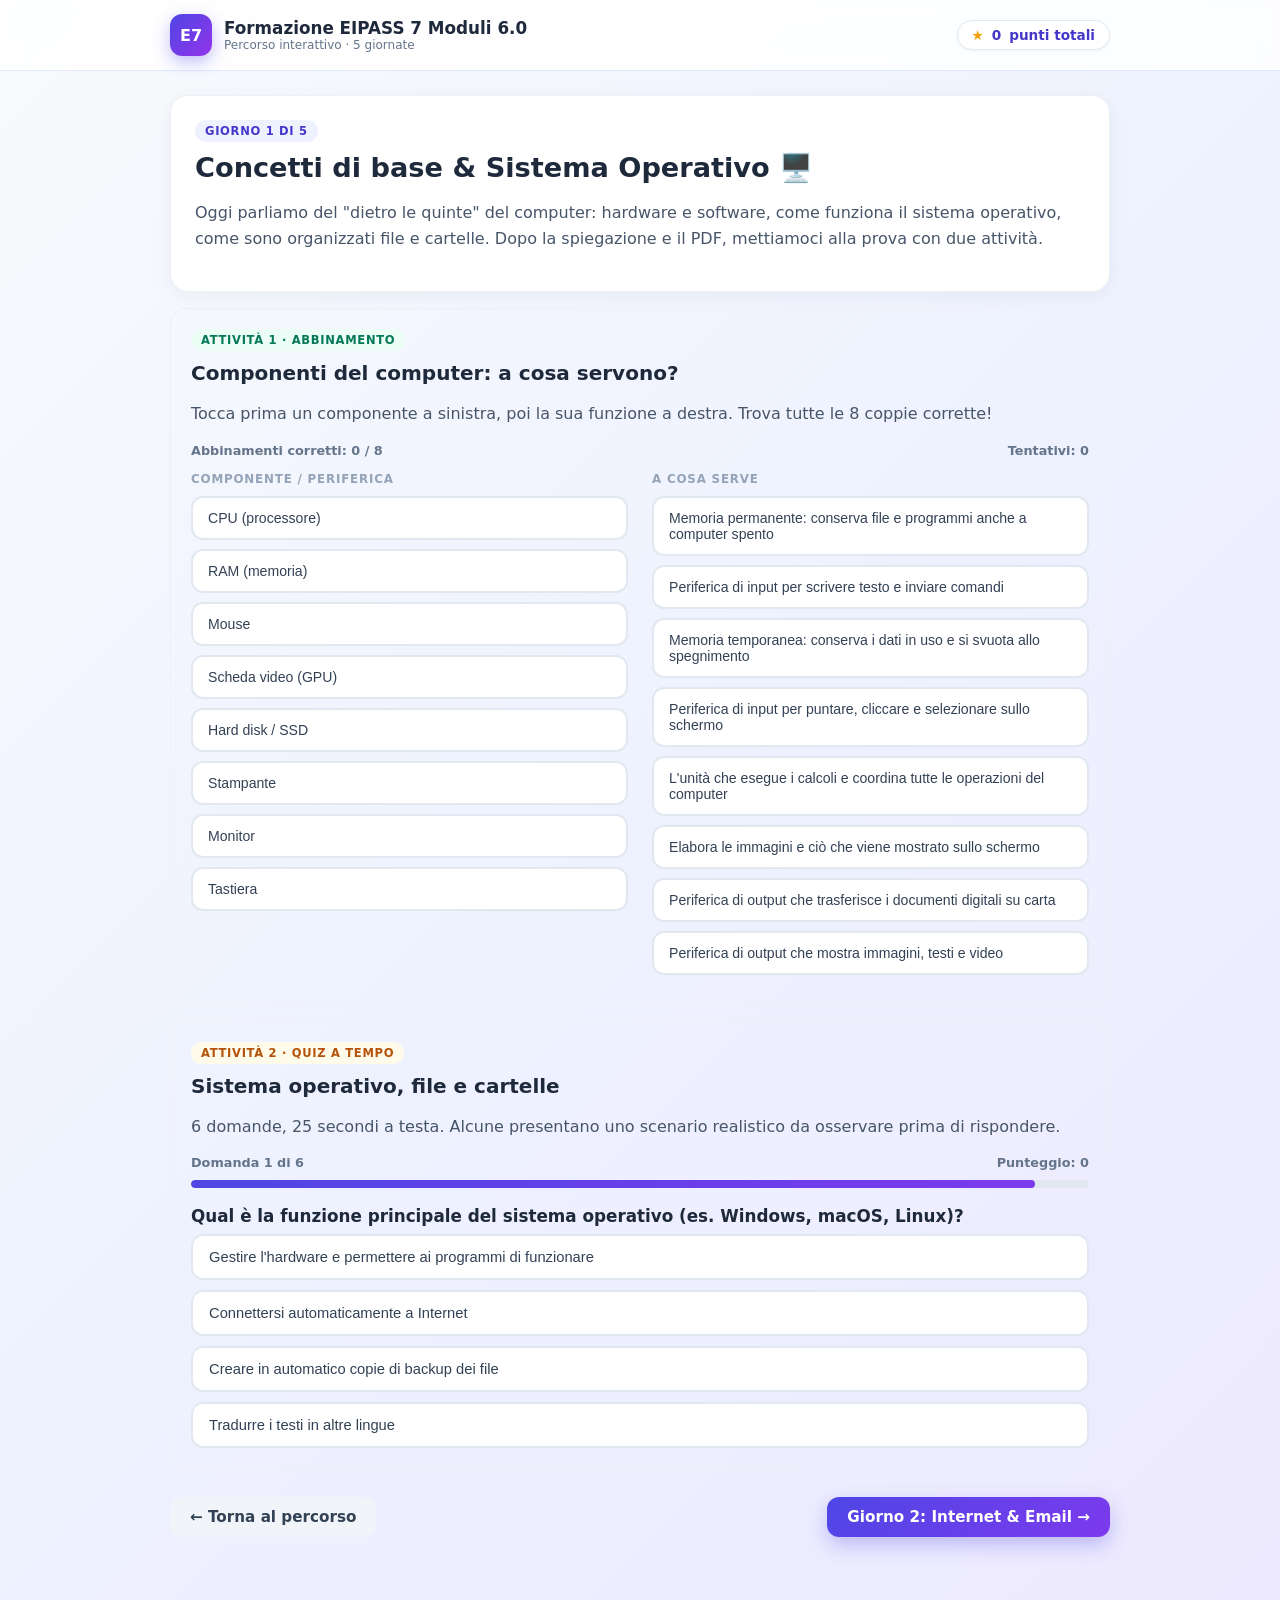
==== formazione-eipass/giorno1.html @ 234a2018 "Add interactive EIPASS 7 Moduli 6.0 training materials for 5-day course Static HTML/JS hub covering " ====
<!DOCTYPE html>
<html lang="it">
<head>
<meta charset="UTF-8">
<meta name="viewport" content="width=device-width, initial-scale=1.0">
<title>Giorno 1 — Concetti di base &amp; Sistema Operativo | Formazione EIPASS</title>
<link rel="stylesheet" href="shared/style.css">
</head>
<body>

<div class="top-bar">
  <div class="top-bar-inner">
    <a href="index.html" class="brand">
      <div class="brand-badge">E7</div>
      <div>
        <div class="brand-title">Formazione EIPASS 7 Moduli 6.0</div>
        <div class="brand-sub">Percorso interattivo · 5 giornate</div>
      </div>
    </a>
    <div class="score-pill"><span class="star">★</span> <span id="total-score">0</span> punti totali</div>
  </div>
</div>

<div class="wrap">

  <div class="card">
    <span class="badge">Giorno 1 di 5</span>
    <h1>Concetti di base &amp; Sistema Operativo 🖥️</h1>
    <p class="lead">
      Oggi parliamo del "dietro le quinte" del computer: hardware e software, come funziona il sistema operativo,
      come sono organizzati file e cartelle. Dopo la spiegazione e il PDF, mettiamoci alla prova con due attività.
    </p>
  </div>

  <!-- ATTIVITÀ 1: ABBINAMENTO HARDWARE -->
  <div class="activity">
    <div class="activity-head">
      <div>
        <span class="badge green">Attività 1 · Abbinamento</span>
        <h2 style="margin:0">Componenti del computer: a cosa servono?</h2>
      </div>
    </div>
    <p class="lead">Tocca prima un componente a sinistra, poi la sua funzione a destra. Trova tutte le 8 coppie corrette!</p>
    <div id="match-hardware"></div>
  </div>

  <!-- ATTIVITÀ 2: QUIZ SISTEMA OPERATIVO -->
  <div class="activity">
    <div class="activity-head">
      <div>
        <span class="badge amber">Attività 2 · Quiz a tempo</span>
        <h2 style="margin:0">Sistema operativo, file e cartelle</h2>
      </div>
    </div>
    <p class="lead">6 domande, 25 secondi a testa. Alcune presentano uno scenario realistico da osservare prima di rispondere.</p>
    <div id="quiz-sistema"></div>
  </div>

  <div class="footer-nav">
    <a class="btn btn-secondary" href="index.html">← Torna al percorso</a>
    <a class="btn btn-primary" href="giorno2.html">Giorno 2: Internet &amp; Email →</a>
  </div>

</div>

<script src="shared/score.js"></script>
<script src="shared/matching-engine.js"></script>
<script src="shared/quiz-engine.js"></script>
<script>
  document.getElementById('total-score').textContent = EipassScore.totals().score;

  MatchingEngine.mount(document.getElementById('match-hardware'), {
    storageKey: 'g1-match-hardware',
    leftTitle: 'Componente / periferica',
    rightTitle: 'A cosa serve',
    pairs: [
      { left: 'CPU (processore)', right: "L'unità che esegue i calcoli e coordina tutte le operazioni del computer" },
      { left: 'RAM (memoria)', right: 'Memoria temporanea: conserva i dati in uso e si svuota allo spegnimento' },
      { left: 'Hard disk / SSD', right: 'Memoria permanente: conserva file e programmi anche a computer spento' },
      { left: 'Scheda video (GPU)', right: 'Elabora le immagini e ciò che viene mostrato sullo schermo' },
      { left: 'Mouse', right: 'Periferica di input per puntare, cliccare e selezionare sullo schermo' },
      { left: 'Tastiera', right: 'Periferica di input per scrivere testo e inviare comandi' },
      { left: 'Monitor', right: 'Periferica di output che mostra immagini, testi e video' },
      { left: 'Stampante', right: 'Periferica di output che trasferisce i documenti digitali su carta' },
    ]
  });

  QuizEngine.mount(document.getElementById('quiz-sistema'), {
    storageKey: 'g1-quiz-sistema',
    timePerQuestion: 25,
    questions: [
      {
        question: 'Qual è la funzione principale del sistema operativo (es. Windows, macOS, Linux)?',
        options: [
          "Gestire l'hardware e permettere ai programmi di funzionare",
          'Connettersi automaticamente a Internet',
          'Creare in automatico copie di backup dei file',
          'Tradurre i testi in altre lingue'
        ],
        correct: 0,
        explanation: "Il sistema operativo fa da intermediario tra hardware e programmi: gestisce memoria, file, periferiche e l'interfaccia con cui interagiamo."
      },
      {
        scenario: `<div class="scenario">
            <div class="scenario-bar"><span class="dot" style="background:#ef4444"></span><span class="dot" style="background:#f59e0b"></span><span class="dot" style="background:#10b981"></span> Esplora file — Documenti</div>
            <div class="scenario-body"><table>
              <tr><th>Nome file</th><th>Tipo</th><th>Dimensione</th></tr>
              <tr><td>📄 Contratto_2024.pdf</td><td>Documento PDF</td><td>320 KB</td></tr>
              <tr><td>🖼️ Foto_evento.jpg</td><td>Immagine JPEG</td><td>2,1 MB</td></tr>
              <tr><td>📊 Presentazione_corso.pptx</td><td>Presentazione PowerPoint</td><td>5,4 MB</td></tr>
              <tr><td>📝 Note.txt</td><td>Documento di testo</td><td>2 KB</td></tr>
            </table></div></div>`,
        question: 'Osservando questo elenco, quale file è quasi certamente una fotografia?',
        options: ['Contratto_2024.pdf', 'Foto_evento.jpg', 'Note.txt', 'Presentazione_corso.pptx'],
        correct: 1,
        explanation: "L'estensione .jpg identifica un'immagine; .pdf un documento, .txt un testo semplice, .pptx una presentazione."
      },
      {
        question: 'Per selezionare più file non adiacenti in un elenco, quale tasto si tiene premuto mentre si fa clic su ciascuno?',
        options: ['Ctrl (o Cmd su Mac)', 'Bloc Maiusc', 'Tab', 'Stampa schermo'],
        correct: 0,
        explanation: 'Ctrl/Cmd + clic seleziona elementi singoli non consecutivi; Maiusc + clic seleziona invece un intervallo continuo.'
      },
      {
        scenario: `<div class="scenario">
            <div class="scenario-bar"><span class="dot" style="background:#ef4444"></span><span class="dot" style="background:#f59e0b"></span><span class="dot" style="background:#10b981"></span> Scrivania</div>
            <div class="scenario-body">
              🗑️ <strong>Cestino</strong> (3 elementi): <em>Bozza_vecchia.docx</em>, <em>Foto_sfocata.png</em>, <em>Appunti.txt</em><br><br>
              Hai cancellato per sbaglio "Appunti.txt" pochi minuti fa e ti accorgi ora che ti serviva ancora.
            </div></div>`,
        question: 'Cosa puoi fare a questo punto?',
        options: [
          'Aprire il Cestino e ripristinare il file, perché non è stato ancora eliminato definitivamente',
          'Niente: una volta cancellato, un file sparisce per sempre dal computer',
          'Scrivere di nuovo il file da zero, è l\'unica soluzione',
          'Riavviare il computer per farlo riapparire'
        ],
        correct: 0,
        explanation: 'Il Cestino conserva temporaneamente i file eliminati: puoi ripristinarli con un clic destro, oppure svuotarlo quando sei sicuro di non servirtene più.'
      },
      {
        question: 'Quale di questi è un buon criterio per nominare i file e ritrovarli facilmente nel tempo?',
        options: [
          'Nomi descrittivi e coerenti, ad es. "2024-06_Relazione_corso_EIPASS"',
          'Chiamare tutti i file semplicemente "documento"',
          'Usare solo numeri casuali generati dal computer',
          'Lasciare sempre il nome predefinito proposto dal programma'
        ],
        correct: 0,
        explanation: 'Nomi descrittivi e una convenzione coerente (es. data_argomento) permettono di ritrovare un file a colpo d\'occhio anche dopo mesi, senza doverlo aprire.'
      },
      {
        question: 'Vero o falso: una cartella può contenere al suo interno altre cartelle (sottocartelle).',
        options: ['Vero', 'Falso'],
        correct: 0,
        explanation: 'Esatto: questo crea una struttura "ad albero" che aiuta a organizzare i contenuti, ad esempio Documenti › Corsi › 2024 › EIPASS.'
      },
    ],
  });
</script>
</body>
</html>
---- formazione-eipass/shared/style.css ----
/* Stile condiviso — Formazione EIPASS 7 Moduli 6.0 (Alessandro Carenza) */

* { box-sizing: border-box; }

body {
  margin: 0;
  font-family: -apple-system, BlinkMacSystemFont, "Segoe UI", system-ui, sans-serif;
  background: linear-gradient(135deg, #f8fafc 0%, #eef2ff 50%, #ede9fe 100%);
  color: #1e293b;
  min-height: 100vh;
}

a { color: inherit; }

.wrap {
  max-width: 980px;
  margin: 0 auto;
  padding: 24px 20px 64px;
}

/* HEADER */
.top-bar {
  background: rgba(255,255,255,0.85);
  backdrop-filter: blur(8px);
  border-bottom: 1px solid #e0e7ff;
  position: sticky;
  top: 0;
  z-index: 30;
}
.top-bar-inner {
  max-width: 980px;
  margin: 0 auto;
  padding: 14px 20px;
  display: flex;
  align-items: center;
  justify-content: space-between;
  gap: 12px;
  flex-wrap: wrap;
}
.brand {
  display: flex;
  align-items: center;
  gap: 12px;
  text-decoration: none;
}
.brand-badge {
  width: 42px; height: 42px;
  border-radius: 12px;
  background: linear-gradient(135deg, #4f46e5, #9333ea);
  color: #fff;
  display: flex; align-items: center; justify-content: center;
  font-weight: 700;
  box-shadow: 0 6px 16px rgba(79,70,229,0.35);
  flex-shrink: 0;
}
.brand-title { font-weight: 700; font-size: 1.05rem; color: #1e293b; }
.brand-sub { font-size: 0.75rem; color: #64748b; }

.score-pill {
  display: flex; align-items: center; gap: 8px;
  background: #fff;
  border: 1px solid #e2e8f0;
  border-radius: 999px;
  padding: 6px 14px;
  font-size: 0.85rem;
  font-weight: 600;
  color: #4338ca;
  box-shadow: 0 1px 3px rgba(0,0,0,0.06);
}
.score-pill .star { color: #f59e0b; }

/* CARDS */
.card {
  background: #fff;
  border-radius: 18px;
  border: 1px solid #eef0f5;
  box-shadow: 0 4px 20px rgba(30,41,59,0.05);
  padding: 24px;
}
.card + .card { margin-top: 20px; }

h1 { font-size: 1.7rem; margin: 0 0 6px; }
h2 { font-size: 1.25rem; margin: 0 0 12px; }
h3 { font-size: 1.05rem; margin: 0 0 8px; }
.lead { color: #475569; line-height: 1.6; }

.badge {
  display: inline-block;
  font-size: 0.72rem;
  font-weight: 700;
  text-transform: uppercase;
  letter-spacing: 0.06em;
  padding: 4px 10px;
  border-radius: 999px;
  background: #eef2ff;
  color: #4338ca;
  margin-bottom: 10px;
}
.badge.green { background: #ecfdf5; color: #047857; }
.badge.amber { background: #fffbeb; color: #b45309; }
.badge.rose { background: #fff1f2; color: #be123c; }

/* BUTTONS */
.btn {
  display: inline-flex;
  align-items: center;
  gap: 8px;
  border: none;
  border-radius: 12px;
  padding: 11px 20px;
  font-size: 0.95rem;
  font-weight: 600;
  cursor: pointer;
  transition: transform 0.12s ease, box-shadow 0.12s ease, background 0.12s ease;
  text-decoration: none;
}
.btn-primary {
  background: linear-gradient(135deg, #4f46e5, #7c3aed);
  color: #fff;
  box-shadow: 0 8px 20px rgba(79,70,229,0.3);
}
.btn-primary:hover { transform: translateY(-1px); box-shadow: 0 10px 26px rgba(79,70,229,0.4); }
.btn-secondary {
  background: #f1f5f9;
  color: #334155;
}
.btn-secondary:hover { background: #e2e8f0; }
.btn:disabled { opacity: 0.45; cursor: not-allowed; transform: none !important; }

/* DAY GRID (index) */
.day-grid {
  display: grid;
  grid-template-columns: repeat(auto-fill, minmax(260px, 1fr));
  gap: 16px;
  margin-top: 8px;
}
.day-card {
  display: block;
  text-decoration: none;
  border-radius: 16px;
  padding: 20px;
  color: #fff;
  position: relative;
  overflow: hidden;
  min-height: 150px;
  box-shadow: 0 10px 26px rgba(30,41,59,0.18);
  transition: transform 0.15s ease;
}
.day-card:hover { transform: translateY(-3px); }
.day-card .day-num { font-size: 0.78rem; opacity: 0.85; font-weight: 700; letter-spacing: 0.08em; text-transform: uppercase; }
.day-card .day-title { font-size: 1.2rem; font-weight: 700; margin: 6px 0 8px; }
.day-card .day-desc { font-size: 0.85rem; opacity: 0.92; line-height: 1.5; }
.day-card .day-progress {
  margin-top: 14px;
  font-size: 0.78rem;
  font-weight: 700;
  background: rgba(255,255,255,0.22);
  display: inline-block;
  padding: 4px 10px;
  border-radius: 999px;
}
.d1 { background: linear-gradient(135deg, #6366f1, #4338ca); }
.d2 { background: linear-gradient(135deg, #06b6d4, #0e7490); }
.d3 { background: linear-gradient(135deg, #f59e0b, #b45309); }
.d4 { background: linear-gradient(135deg, #10b981, #047857); }
.d5 { background: linear-gradient(135deg, #ec4899, #be185d); }

/* ACTIVITY BLOCKS */
.activity {
  border: 1px solid #eef0f5;
  border-radius: 16px;
  padding: 20px;
  margin-top: 16px;
}
.activity-head {
  display: flex;
  align-items: center;
  justify-content: space-between;
  gap: 12px;
  flex-wrap: wrap;
  margin-bottom: 14px;
}
.timer-bar-track {
  height: 8px;
  border-radius: 999px;
  background: #e2e8f0;
  overflow: hidden;
  margin: 10px 0 18px;
}
.timer-bar-fill {
  height: 100%;
  border-radius: 999px;
  background: linear-gradient(90deg, #4f46e5, #7c3aed);
  width: 100%;
  transition: width 0.1s linear, background 0.3s ease;
}
.timer-bar-fill.warn { background: linear-gradient(90deg, #f59e0b, #d97706); }
.timer-bar-fill.danger { background: linear-gradient(90deg, #ef4444, #b91c1c); }

/* SCENARIO MOCKUPS */
.scenario {
  border: 1px solid #e2e8f0;
  border-radius: 12px;
  overflow: hidden;
  margin-bottom: 16px;
  background: #f8fafc;
}
.scenario-bar {
  background: #1e293b;
  color: #cbd5e1;
  font-size: 0.74rem;
  padding: 7px 12px;
  display: flex;
  align-items: center;
  gap: 8px;
}
.scenario-bar .dot { width: 9px; height: 9px; border-radius: 50%; display: inline-block; }
.scenario-body { padding: 14px 16px; font-size: 0.9rem; line-height: 1.55; }
.scenario-body table { width: 100%; border-collapse: collapse; font-size: 0.85rem; }
.scenario-body td, .scenario-body th { border: 1px solid #cbd5e1; padding: 6px 10px; text-align: left; }
.scenario-body th { background: #e2e8f0; font-weight: 700; }
.mail-row { display: flex; justify-content: space-between; font-size: 0.82rem; color: #64748b; margin-bottom: 6px; }
.mail-from { font-weight: 700; color: #1e293b; }

/* QUIZ OPTIONS */
.opt-list { display: grid; gap: 10px; margin-top: 6px; }
.opt-btn {
  text-align: left;
  border: 2px solid #e2e8f0;
  background: #fff;
  border-radius: 12px;
  padding: 13px 16px;
  font-size: 0.92rem;
  cursor: pointer;
  transition: all 0.12s ease;
  color: #334155;
}
.opt-btn:hover:not(:disabled) { border-color: #a5b4fc; background: #eef2ff; }
.opt-btn.correct { border-color: #10b981; background: #ecfdf5; color: #047857; font-weight: 700; }
.opt-btn.wrong { border-color: #ef4444; background: #fef2f2; color: #b91c1c; font-weight: 700; }
.opt-btn:disabled { cursor: default; }

.feedback-box {
  margin-top: 14px;
  padding: 13px 16px;
  border-radius: 12px;
  font-size: 0.88rem;
  line-height: 1.55;
  display: none;
}
.feedback-box.show { display: block; }
.feedback-box.ok { background: #ecfdf5; color: #047857; border: 1px solid #a7f3d0; }
.feedback-box.ko { background: #fef2f2; color: #b91c1c; border: 1px solid #fecaca; }

.progress-line {
  display: flex; align-items: center; justify-content: space-between;
  font-size: 0.8rem; color: #64748b; font-weight: 600;
}

/* MATCHING */
.match-grid { display: grid; grid-template-columns: 1fr 1fr; gap: 24px; margin-top: 6px; }
@media (max-width: 620px) { .match-grid { grid-template-columns: 1fr; } }
.match-col-title { font-size: 0.74rem; text-transform: uppercase; letter-spacing: 0.07em; color: #94a3b8; font-weight: 700; margin-bottom: 10px; }
.match-item {
  display: block; width: 100%;
  text-align: left;
  border: 2px solid #e2e8f0;
  background: #fff;
  border-radius: 12px;
  padding: 12px 15px;
  font-size: 0.88rem;
  margin-bottom: 9px;
  cursor: pointer;
  transition: all 0.12s ease;
  color: #334155;
}
.match-item:hover:not(:disabled) { border-color: #a5b4fc; }
.match-item.selected { border-color: #6366f1; background: #eef2ff; box-shadow: 0 0 0 3px rgba(99,102,241,0.18); }
.match-item.matched { border-color: #10b981; background: #ecfdf5; color: #047857; cursor: default; opacity: 0.75; }
.match-item.shake { animation: shake 0.4s; border-color: #ef4444; }
@keyframes shake {
  0%, 100% { transform: translateX(0); }
  20%, 60% { transform: translateX(-6px); }
  40%, 80% { transform: translateX(6px); }
}

/* RESULT SCREEN */
.result-box { text-align: center; padding: 28px 14px; }
.result-score { font-size: 2.6rem; font-weight: 800; background: linear-gradient(135deg,#4f46e5,#9333ea); -webkit-background-clip: text; background-clip: text; color: transparent; }
.result-msg { font-size: 1rem; color: #475569; margin-top: 6px; }

/* MISC */
.kbd { font-family: ui-monospace, SFMono-Regular, Menlo, monospace; background: #1e293b; color: #e2e8f0; padding: 2px 7px; border-radius: 5px; font-size: 0.82em; }
.tip {
  border-left: 4px solid #6366f1;
  background: #eef2ff;
  border-radius: 0 10px 10px 0;
  padding: 12px 16px;
  font-size: 0.86rem;
  color: #3730a3;
  margin-top: 16px;
}
.footer-nav { display: flex; justify-content: space-between; margin-top: 28px; gap: 12px; flex-wrap: wrap; }
.muted { color: #94a3b8; font-size: 0.8rem; }
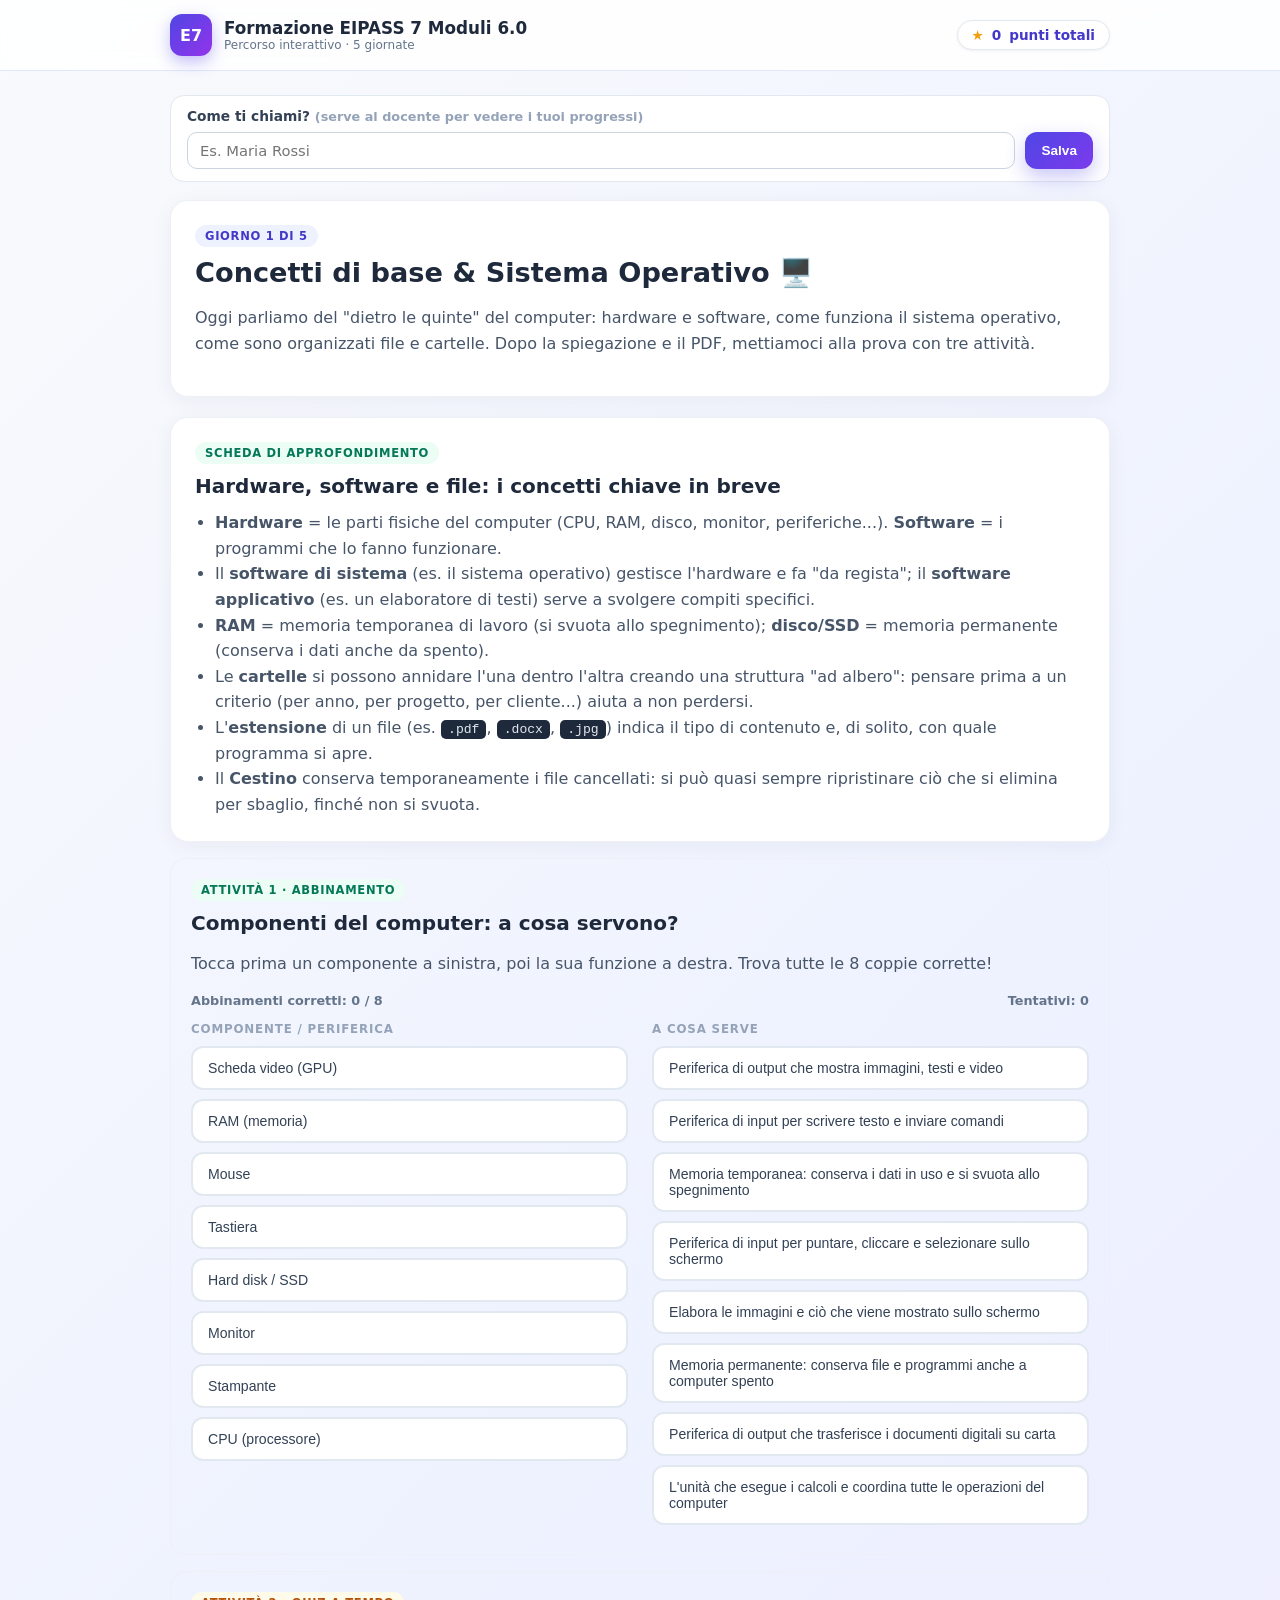
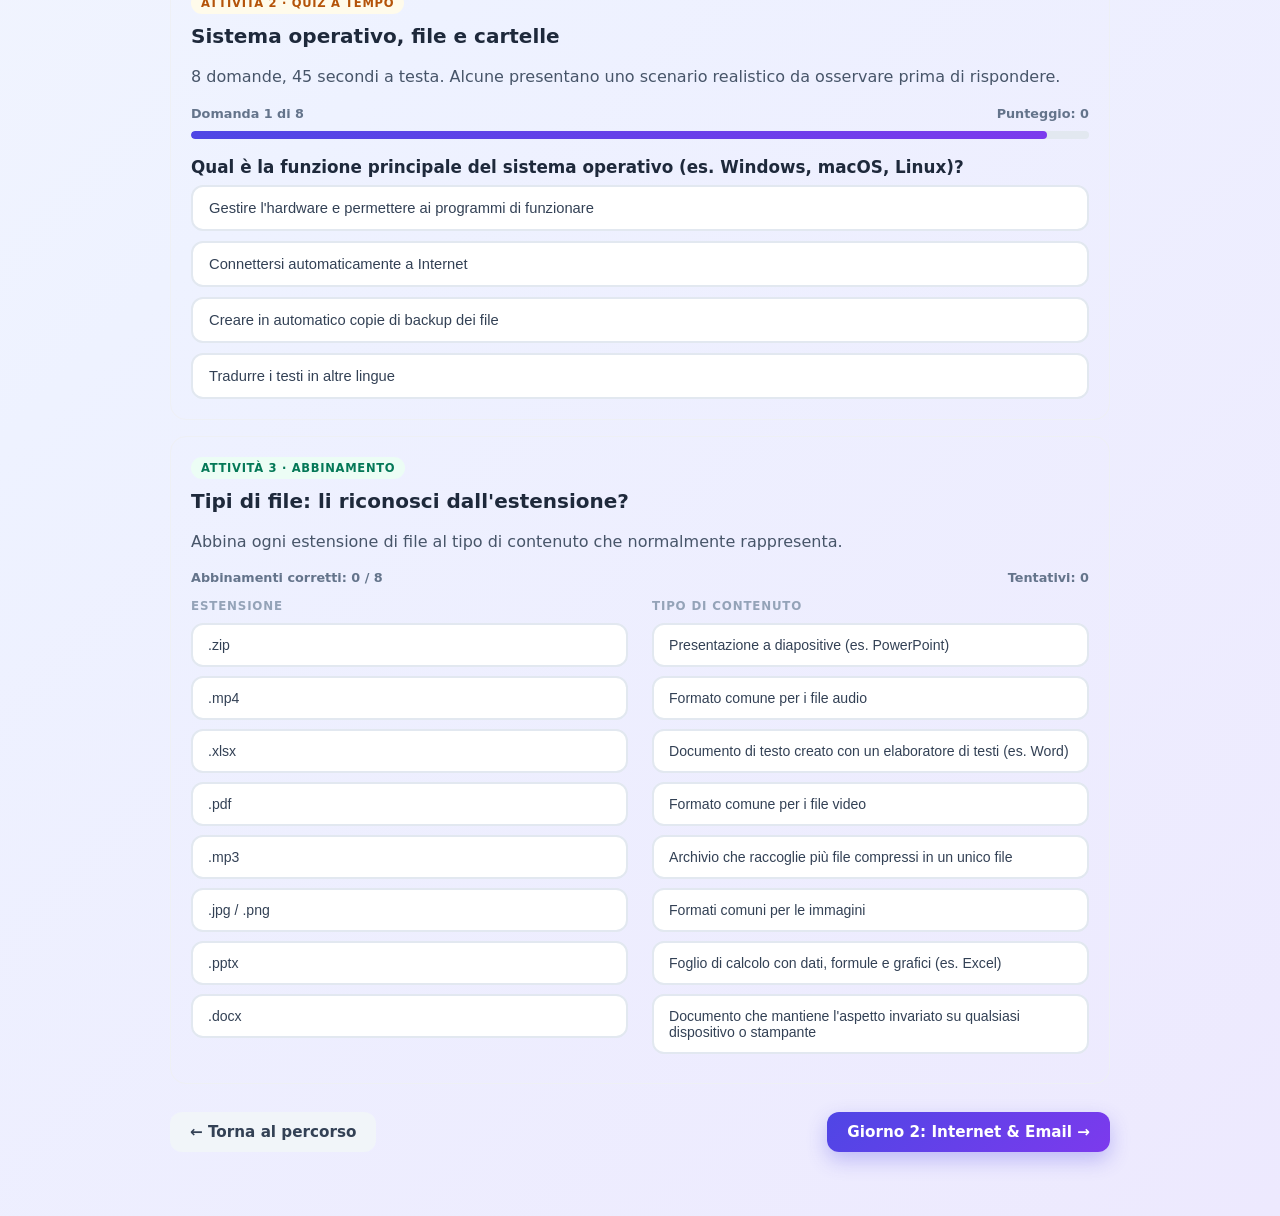
==== commit 9bd93596: "Aumenta i tempi dei quiz, aggiunge pannello docente in tempo reale e amplia i contenuti delle 5 gior" ====
--- a/formazione-eipass/giorno1.html
+++ b/formazione-eipass/giorno1.html
@@ -23,13 +23,28 @@
 
 <div class="wrap">
 
+  <div id="name-bar" class="name-bar"></div>
+
   <div class="card">
     <span class="badge">Giorno 1 di 5</span>
     <h1>Concetti di base &amp; Sistema Operativo 🖥️</h1>
     <p class="lead">
       Oggi parliamo del "dietro le quinte" del computer: hardware e software, come funziona il sistema operativo,
-      come sono organizzati file e cartelle. Dopo la spiegazione e il PDF, mettiamoci alla prova con due attività.
+      come sono organizzati file e cartelle. Dopo la spiegazione e il PDF, mettiamoci alla prova con tre attività.
     </p>
+  </div>
+
+  <div class="card">
+    <span class="badge green">Scheda di approfondimento</span>
+    <h2>Hardware, software e file: i concetti chiave in breve</h2>
+    <ul class="lead" style="padding-left:20px; margin:0">
+      <li><strong>Hardware</strong> = le parti fisiche del computer (CPU, RAM, disco, monitor, periferiche...). <strong>Software</strong> = i programmi che lo fanno funzionare.</li>
+      <li>Il <strong>software di sistema</strong> (es. il sistema operativo) gestisce l'hardware e fa "da regista"; il <strong>software applicativo</strong> (es. un elaboratore di testi) serve a svolgere compiti specifici.</li>
+      <li><strong>RAM</strong> = memoria temporanea di lavoro (si svuota allo spegnimento); <strong>disco/SSD</strong> = memoria permanente (conserva i dati anche da spento).</li>
+      <li>Le <strong>cartelle</strong> si possono annidare l'una dentro l'altra creando una struttura "ad albero": pensare prima a un criterio (per anno, per progetto, per cliente...) aiuta a non perdersi.</li>
+      <li>L'<strong>estensione</strong> di un file (es. <span class="kbd">.pdf</span>, <span class="kbd">.docx</span>, <span class="kbd">.jpg</span>) indica il tipo di contenuto e, di solito, con quale programma si apre.</li>
+      <li>Il <strong>Cestino</strong> conserva temporaneamente i file cancellati: si può quasi sempre ripristinare ciò che si elimina per sbaglio, finché non si svuota.</li>
+    </ul>
   </div>
 
   <!-- ATTIVITÀ 1: ABBINAMENTO HARDWARE -->
@@ -52,8 +67,20 @@
         <h2 style="margin:0">Sistema operativo, file e cartelle</h2>
       </div>
     </div>
-    <p class="lead">6 domande, 25 secondi a testa. Alcune presentano uno scenario realistico da osservare prima di rispondere.</p>
+    <p class="lead">8 domande, 45 secondi a testa. Alcune presentano uno scenario realistico da osservare prima di rispondere.</p>
     <div id="quiz-sistema"></div>
+  </div>
+
+  <!-- ATTIVITÀ 3: ABBINAMENTO TIPI DI FILE -->
+  <div class="activity">
+    <div class="activity-head">
+      <div>
+        <span class="badge green">Attività 3 · Abbinamento</span>
+        <h2 style="margin:0">Tipi di file: li riconosci dall'estensione?</h2>
+      </div>
+    </div>
+    <p class="lead">Abbina ogni estensione di file al tipo di contenuto che normalmente rappresenta.</p>
+    <div id="match-filetypes"></div>
   </div>
 
   <div class="footer-nav">
@@ -64,10 +91,12 @@
 </div>
 
 <script src="shared/score.js"></script>
+<script src="shared/cloud-score.js"></script>
 <script src="shared/matching-engine.js"></script>
 <script src="shared/quiz-engine.js"></script>
 <script>
   document.getElementById('total-score').textContent = EipassScore.totals().score;
+  CloudScore.mountNameBar(document.getElementById('name-bar'));
 
   MatchingEngine.mount(document.getElementById('match-hardware'), {
     storageKey: 'g1-match-hardware',
@@ -87,7 +116,7 @@
 
   QuizEngine.mount(document.getElementById('quiz-sistema'), {
     storageKey: 'g1-quiz-sistema',
-    timePerQuestion: 25,
+    timePerQuestion: 45,
     questions: [
       {
         question: 'Qual è la funzione principale del sistema operativo (es. Windows, macOS, Linux)?',
@@ -155,7 +184,50 @@
         correct: 0,
         explanation: 'Esatto: questo crea una struttura "ad albero" che aiuta a organizzare i contenuti, ad esempio Documenti › Corsi › 2024 › EIPASS.'
       },
+      {
+        question: 'Quale di queste frasi descrive correttamente la differenza tra "software di sistema" e "software applicativo"?',
+        options: [
+          'Il software di sistema (es. il sistema operativo) gestisce l\'hardware e fa funzionare il computer; quello applicativo (es. un elaboratore di testi) serve a svolgere compiti specifici',
+          'Il software di sistema serve solo per giocare, quello applicativo solo per lavorare',
+          'Sono due nomi diversi per indicare esattamente la stessa cosa',
+          'Il software applicativo è una parte dell\'hardware del computer'
+        ],
+        correct: 0,
+        explanation: 'Il sistema operativo è il "regista" che fa funzionare hardware e programmi; i software applicativi (Word, Excel, browser...) sono gli strumenti che usiamo per svolgere compiti specifici.'
+      },
+      {
+        scenario: `<div class="scenario">
+            <div class="scenario-bar"><span class="dot" style="background:#ef4444"></span><span class="dot" style="background:#f59e0b"></span><span class="dot" style="background:#10b981"></span> Scarica allegati — Posta</div>
+            <div class="scenario-body">
+              Hai ricevuto tre file: <em>Relazione.pdf</em>, <em>Foto_gruppo.jpeg</em>, <em>Archivio_progetto.zip</em>.
+            </div></div>`,
+        question: 'Osservando solo il nome e l\'estensione di questi file, cosa puoi dedurre con buona probabilità?',
+        options: [
+          'Che tipo di contenuto trovi in ciascuno (un documento, un\'immagine, un archivio compresso) e con quale tipo di programma aprirli',
+          'Quanto tempo impiegherai a leggerli, indipendentemente dal contenuto',
+          'Che provengono tutti dalla stessa persona',
+          'Che sono tutti privi di virus'
+        ],
+        correct: 0,
+        explanation: 'L\'estensione (.pdf, .jpeg, .zip) è una convenzione che indica il tipo di file e, di conseguenza, il tipo di programma più adatto ad aprirlo: utile per orientarsi prima ancora di aprirlo.'
+      },
     ],
+  });
+
+  MatchingEngine.mount(document.getElementById('match-filetypes'), {
+    storageKey: 'g1-match-filetypes',
+    leftTitle: 'Estensione',
+    rightTitle: 'Tipo di contenuto',
+    pairs: [
+      { left: '.docx', right: 'Documento di testo creato con un elaboratore di testi (es. Word)' },
+      { left: '.xlsx', right: 'Foglio di calcolo con dati, formule e grafici (es. Excel)' },
+      { left: '.pptx', right: 'Presentazione a diapositive (es. PowerPoint)' },
+      { left: '.pdf', right: "Documento che mantiene l'aspetto invariato su qualsiasi dispositivo o stampante" },
+      { left: '.jpg / .png', right: 'Formati comuni per le immagini' },
+      { left: '.mp4', right: 'Formato comune per i file video' },
+      { left: '.mp3', right: 'Formato comune per i file audio' },
+      { left: '.zip', right: 'Archivio che raccoglie più file compressi in un unico file' },
+    ]
   });
 </script>
 </body>
--- a/formazione-eipass/shared/style.css
+++ b/formazione-eipass/shared/style.css
@@ -301,4 +301,68 @@
   margin-top: 16px;
 }
 .footer-nav { display: flex; justify-content: space-between; margin-top: 28px; gap: 12px; flex-wrap: wrap; }
+
+/* NOME ALLIEVO / INVIO PUNTEGGI AL DOCENTE */
+.name-bar {
+  background: #fff;
+  border: 1px solid #e2e8f0;
+  border-radius: 14px;
+  padding: 12px 16px;
+  margin-bottom: 18px;
+  font-size: 0.86rem;
+  color: #475569;
+  display: flex;
+  align-items: center;
+  gap: 12px;
+  flex-wrap: wrap;
+}
+.name-greeting strong { color: #1e293b; }
+.name-edit-btn {
+  border: 1px solid #e2e8f0;
+  background: #f8fafc;
+  color: #4338ca;
+  font-size: 0.78rem;
+  font-weight: 600;
+  border-radius: 999px;
+  padding: 4px 12px;
+  cursor: pointer;
+}
+.name-edit-btn:hover { background: #eef2ff; }
+.name-form { width: 100%; }
+.name-form label { display: block; font-weight: 600; color: #334155; margin-bottom: 8px; }
+.name-form-row { display: flex; gap: 10px; flex-wrap: wrap; }
+.name-form-row input {
+  flex: 1;
+  min-width: 200px;
+  border: 1px solid #cbd5e1;
+  border-radius: 10px;
+  padding: 9px 12px;
+  font-size: 0.92rem;
+  font-family: inherit;
+}
+.name-form-row input:focus { outline: 2px solid #c7d2fe; border-color: #6366f1; }
+.btn-sm { padding: 9px 16px; font-size: 0.85rem; }
+
+/* PANNELLO DOCENTE */
+.teacher-toolbar { display: flex; align-items: center; justify-content: space-between; gap: 12px; flex-wrap: wrap; margin-bottom: 16px; }
+.teacher-tabs { display: flex; gap: 8px; flex-wrap: wrap; }
+.teacher-tab {
+  border: 1px solid #e2e8f0;
+  background: #fff;
+  color: #475569;
+  font-weight: 600;
+  font-size: 0.85rem;
+  border-radius: 999px;
+  padding: 7px 16px;
+  cursor: pointer;
+}
+.teacher-tab.active { background: linear-gradient(135deg, #4f46e5, #7c3aed); color: #fff; border-color: transparent; }
+.teacher-status { font-size: 0.8rem; color: #94a3b8; }
+.teacher-table { width: 100%; border-collapse: collapse; font-size: 0.88rem; }
+.teacher-table th, .teacher-table td { text-align: left; padding: 10px 12px; border-bottom: 1px solid #eef0f5; }
+.teacher-table th { color: #64748b; font-size: 0.75rem; text-transform: uppercase; letter-spacing: 0.05em; }
+.teacher-table tr:last-child td { border-bottom: none; }
+.teacher-bar-track { background: #eef0f5; border-radius: 999px; height: 8px; width: 100%; overflow: hidden; }
+.teacher-bar-fill { height: 100%; border-radius: 999px; background: linear-gradient(90deg, #4f46e5, #9333ea); }
+.teacher-empty { text-align: center; color: #94a3b8; padding: 32px 14px; }
 .muted { color: #94a3b8; font-size: 0.8rem; }
